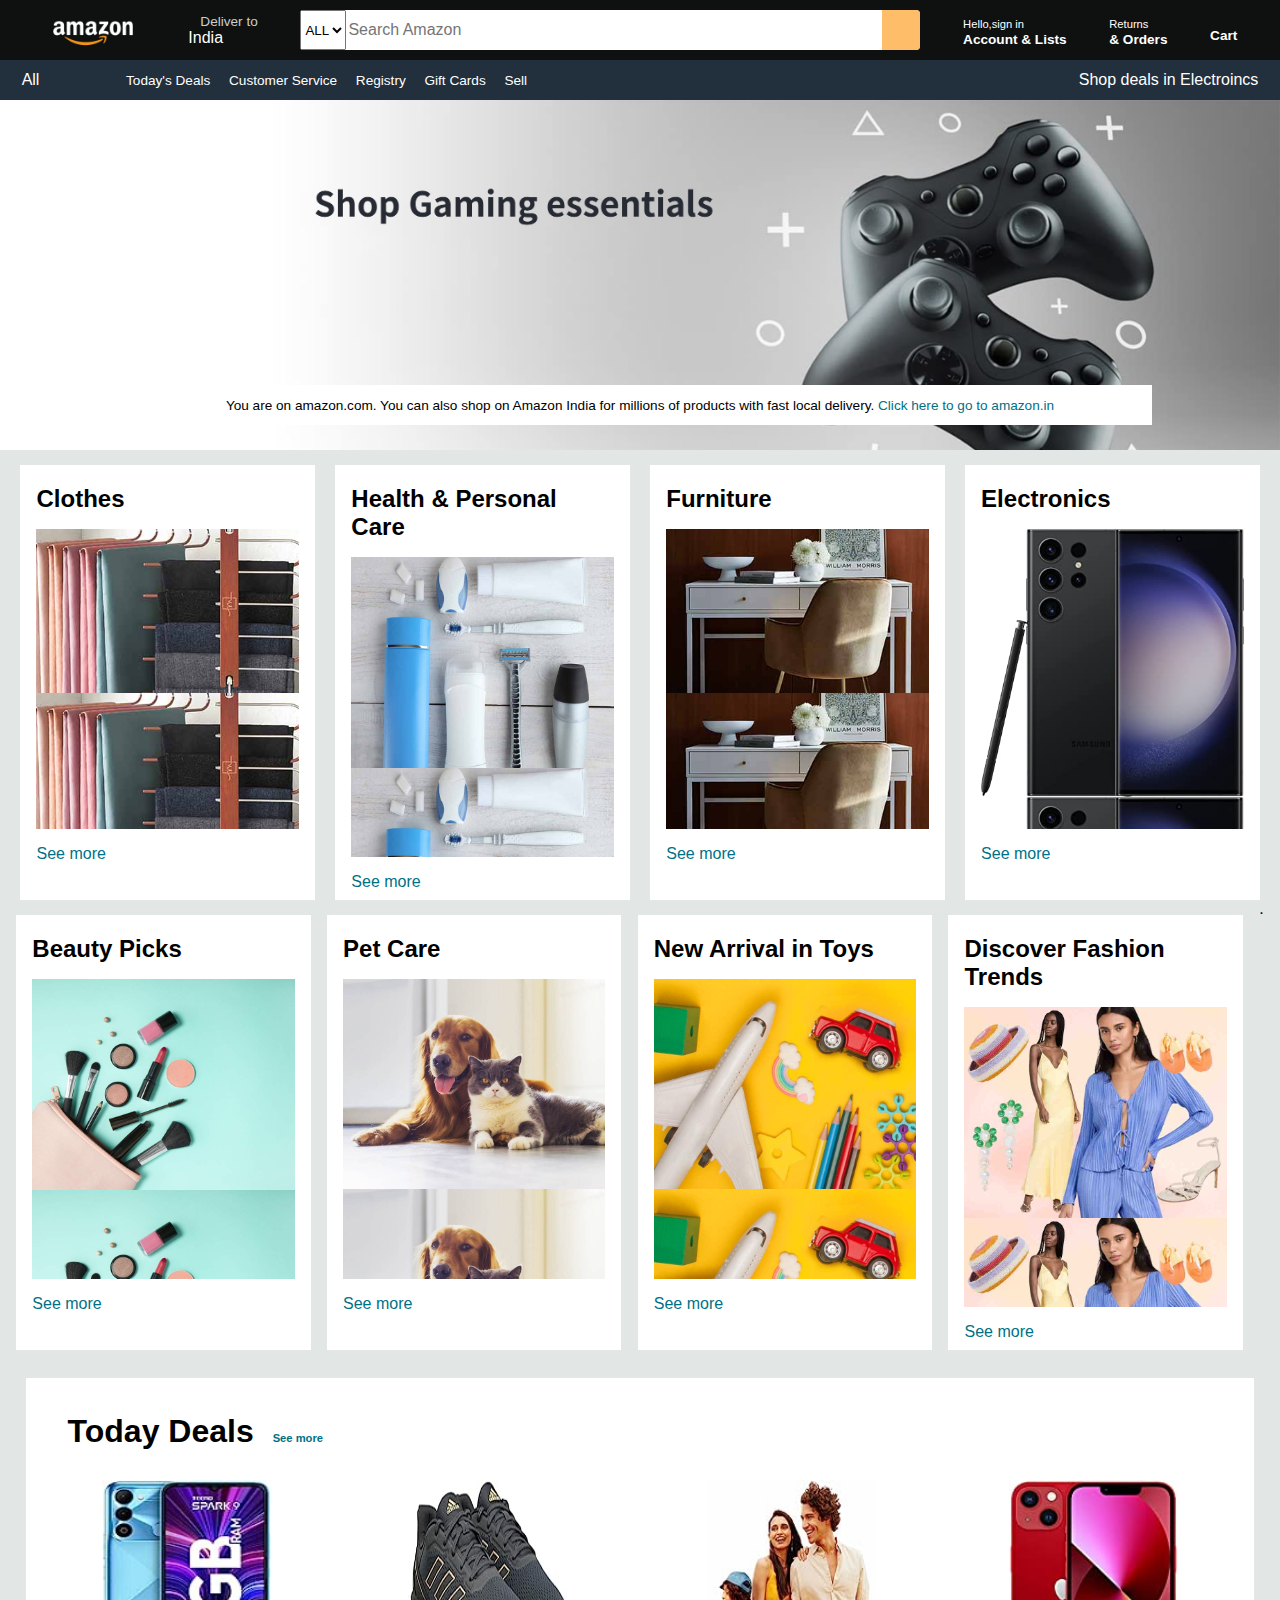
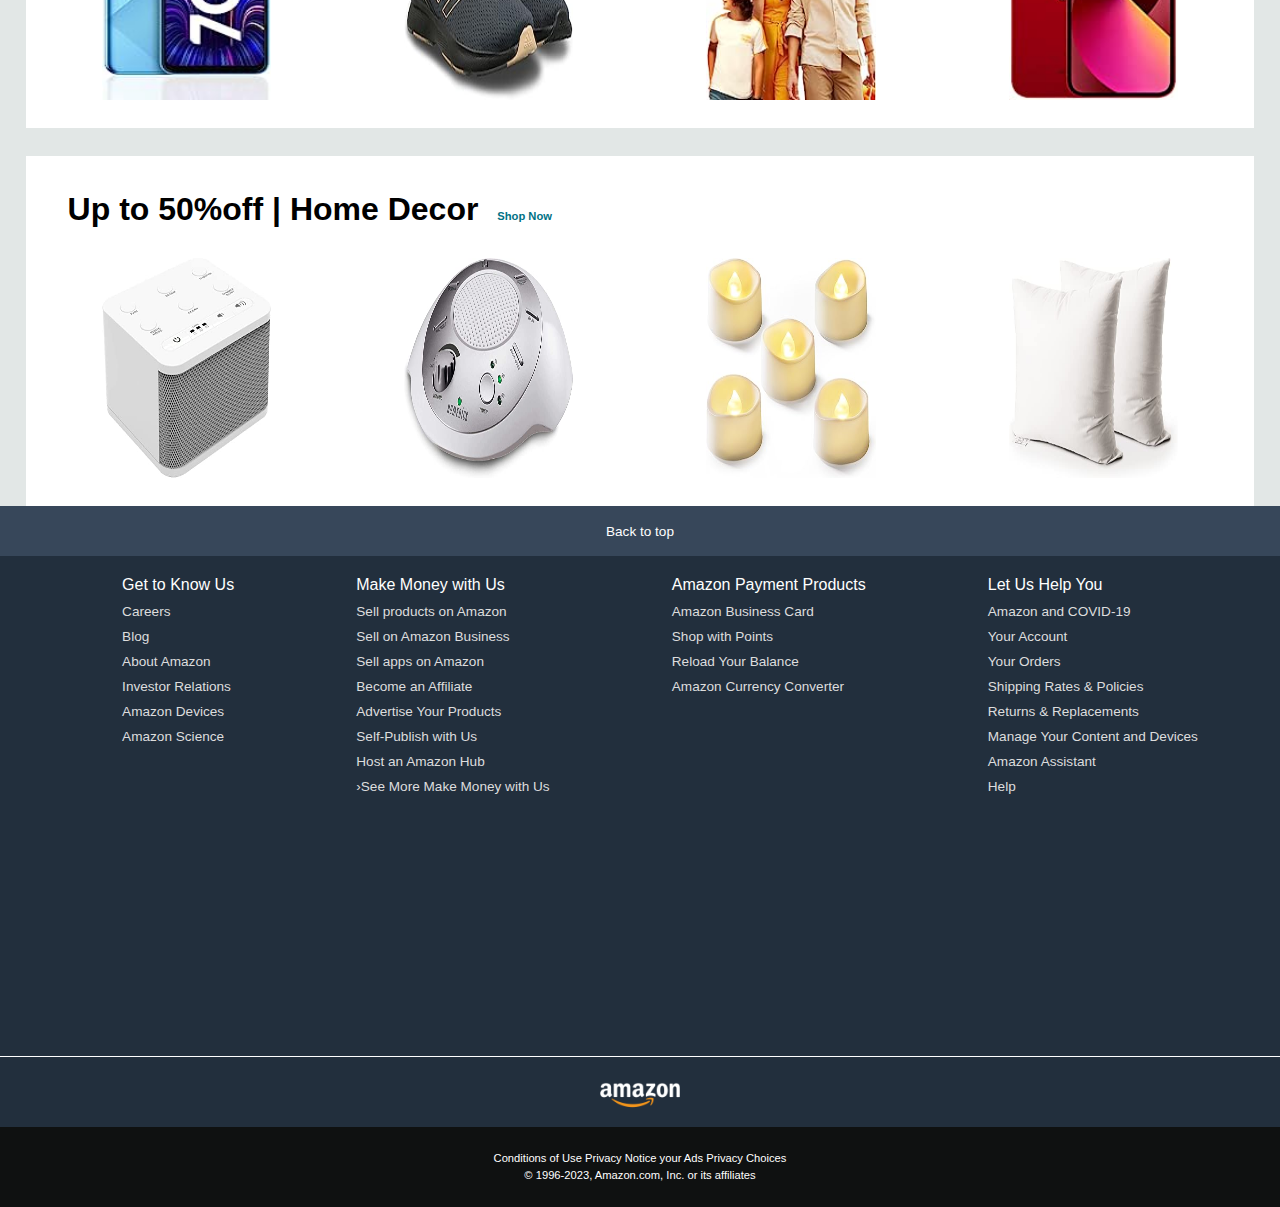
==== CLONE A WEBSITE/CAW.html @ 1ed58d52 "commit message" ====
<!DOCTYPE html>
<html lang="en">
<head>
    <meta charset="UTF-8">
    <meta name="viewport" content="width=device-width, initial-scale=1.0">
    <title>Amazon </title>
    <link rel="stylesheet" href="https://cdnjs.cloudflare.com/ajax/libs/font-awesome/6.4.0/css/all.min.css" integrity="sha512-iecdLmaskl7CVkqkXNQ/ZH/XLlvWZOJyj7Yy7tcenmpD1ypASozpmT/E0iPtmFIB46ZmdtAc9eNBvH0H/ZpiBw==" crossorigin="anonymous" referrerpolicy="no-referrer" />
    <link rel="stylesheet" href="CAW.css">
</head>
<body>
    <header>
        <div class="navbar">
            <div class="nav-logo border">
                <div class="logo"></div>        
            </div>

           <div class="nav-address border">
               <p class="add-first">Deliver to</p>
               <div class="add-icon">
                    <i class="fa-solid fa-location-dot"></i>    
                    <p class="add-second">India</p>
               </div>
           </div>

           <div class="nav-search">
                <select class="search-select">
                   <option>ALL</option>
                </select>
                <input placeholder="Search Amazon" class="search-input">
                <div class="search-icon">
                    <i class="fa-solid fa-magnifying-glass"></i>
                </div>
           </div>

           <div class="nav-signin border" >
                <p><span>Hello,sign in</span></p>
                <p class="nav-second">Account & Lists</p>
           </div>

           <div class="nav-return border">
               <p><span>Returns</span></p>
               <p class="nav-second">& Orders</p>
           </div>

           <div class="nav-cart border">
                <i class="fa-solid fa-cart-shopping"></i>
                Cart
           </div>
        </div>

        <div class="panel">
            <div class="panel-all">
                <i class="fa-solid fa-bars"></i>
                All
            </div>
            <div class="panel-ops">
                <p>Today's Deals</p>
                <p>Customer Service</p> 
                <p>Registry</p>
                <p>Gift Cards</p>
                <p>Sell </p>
            </div>
            <div class="panel-deals">
                Shop deals in Electroincs
            </div>
        </div>
    </header>

    <div class="hero-section">
        <div class="hero-msg">
            <p>You are on amazon.com. You can also shop on Amazon India for millions of products with fast local delivery.<a> Click here to go to amazon.in</a></p>
        </div>
    </div>

    <div class="shop-section">
        <div class="box">
            <div class="box-content">
                <h2>Clothes</h2>
                <div class="box-img" style="background-image: url('box1_image.jpg');"></div>
                <p>See more</p>
            </div>
        </div>
        <div class="box">
            <div class="box-content">
                <h2>Health & Personal Care</h2>
                <div class="box-img" style="background-image: url('box2_image.jpg');"></div>
                <p>See more</p>
            </div>
        </div>
        <div class="box">
            <div class="box-content">
                <h2>Furniture</h2>
                <div class="box-img" style="background-image: url('box3_image.jpg');"></div>
                <p>See more</p>
            </div>
        </div>
        <div class="box">
            <div class="box-content">
                <h2>Electronics</h2>
                <div class="box-img" style="background-image: url('box4_image.jpg');"></div>
                <p>See more</p>
            </div>
        </div>

        <div class="box">
            <div class="box-content">
                <h2>Beauty Picks</h2>
                <div class="box-img" style="background-image: url('box5_image.jpg');"></div>
                <p>See more</p>
            </div>
        </div>
        <div class="box">
            <div class="box-content">
                <h2>Pet Care</h2>
                <div class="box-img" style="background-image: url('box6_image.jpg');"></div>
                <p>See more</p>
            </div>
        </div>
        <div class="box">
            <div class="box-content">
                <h2>New Arrival in Toys</h2>
                <div class="box-img" style="background-image: url('box7_image.jpg');"></div>
                <p>See more</p>
            </div>
        </div>
        <div class="box">
            <div class="box-content">
                <h2>Discover Fashion Trends</h2>
                <div class="box-img" style="background-image: url('box8_image.jpg');"></div>
                <p>See more</p>
            </div>
        </div>
        .
    </div>

    
   <div class="container">
    <div class="deals">
        <div class="text">
            <h1>Today Deals  <a> See more</a></h1>
        </div>
        <div class="img">
            <img src="deal_image1.jpg" alt="">
            <img src="deal_image2.jpg" alt="">
            <img src="deal_image3.jpg" alt="">
            <img src="deal_image4.jpg" alt="">
        </div>
    </div>

    <div class="deals">
        <div class="text">
            <h1>Up to 50%off | Home Decor  <a> Shop Now</a></h1>
        </div>
        <div class="img">
            <img src="deal_image5.jpg" alt="">
            <img src="deal_image6.jpg" alt="">
            <img src="deal_image7.jpg" alt="">
            <img src="deal_image8.jpg" alt="">
        </div>
    </div>
   </div>

    <footer>
        <div class="foot-panel1">
            Back to top
        </div>

        <div class="foot-panel2">
            <ul>
                <p>Get to Know Us</p>
                <a>Careers</a>
                <a>Blog</a>
                <a>About Amazon</a>
                <a>Investor Relations</a>
                <a>Amazon Devices</a>
                <a>Amazon Science</a> 
            </ul>
            <ul>
                <p>Make Money with Us</p>
                <a>Sell products on Amazon</a>
                <a>Sell on Amazon Business</a>
                <a>Sell apps on Amazon</a>
                <a>Become an Affiliate</a>
                <a>Advertise Your Products</a>
                <a>Self-Publish with Us</a>
                <a>Host an Amazon Hub</a>
                <a>›See More Make Money with Us</a>
            </ul>

            <ul>
                <p>Amazon Payment Products</p>
                <a>Amazon Business Card</a>
                <a>Shop with Points</a>
                <a>Reload Your Balance</a>
                <a>Amazon Currency Converter</a>
            </ul>

            <ul>
                <p>Let Us Help You</p>
                <a>Amazon and COVID-19</a>
                <a>Your Account</a>
                <a>Your Orders</a>
                <a>Shipping Rates & Policies</a>
                <a>Returns & Replacements</a>
                <a>Manage Your Content and Devices</a>
                <a>Amazon Assistant</a>
                <a>Help</a>
            </ul>
        </div>

        <div class="foot-panel3">
            <div class="logo"></div> 
        </div>

        <div class="foot-panel4">
            <div class="pages">
                <a>Conditions of Use</a>
                <a>Privacy Notice</a>
                <a>your Ads Privacy Choices</a>
            </div>

            <div class="copyright">
                © 1996-2023, Amazon.com, Inc. or its affiliates
            </div>

        </div>
       
    </footer>
    
</body>
</html>
---- CLONE A WEBSITE/CAW.css ----
*{
    margin: 0;
    font-family: Arial;
    border: border-box;
    
 }

.navbar{
    height: 60px;
    background-color:#0f1111 ;
    color:white;
    display: flex;
    align-items: center;
    justify-content: space-evenly;
}

.nav-logo{
    height: 50px;
    width :100px;
}

.logo{
    background-image: url("amazon_logo.png");
    background-size: cover;
    height: 50px;
    width: 100%;
}
.border{
    border: 1.5 px solid transparent;
}
.border:hover{
    border: 1.5px solid white;
}

/**box 2**/
.add-first{
    color:#cccccc;
    font-size: 0.85rem;
    margin-left :15px; 
}
.add-second{
    font-size: 1rem;
    margin-left: 3px;
}
.add-icon{
    display: flex;
    align-items: center;
}

/**box 3**/
.nav-search{
    display: flex;
    justify-content: space-evenly;
    background-color:pink ;
    width: 620px;
    height: 40px;
    border-radius:4px ;

}

.select-search{
    background-color: #f3f3f3;
    width: 50px;
     text-align: center;
     border-top-left-radius: 4px;
     border-bottom-left-radius: 4px;
     border: none;
}

.search-input{
    width: 100%;
    font-size: 1rem;
    border: none;

}

.search-icon{
    width: 45px;
    display: flex;
    justify-content: center;
    align-items: center;
    font-size: 1.2;
    background-color: #febd68;
    border-top-right-radius: 4px;
    border-bottom-right-radius: 4px;
    color: #0f1111;
}

.nav-search:hover{
    border:2px solid orange ;
}
/**box 4**/
span{
    font-size: 0.7rem;
}

.nav-second{
    font-size: 0.85rem; 
    font-weight: 700;

}

/**box 6**/
.nav-cart i{
    font-size: 30px;
}

.nav-cart{
    font-size: 0.85rem;
    font-weight: 700;
}

/**panel**/
.panel{
    height: 40px;
    background-color: #222f3d;
    display: flex;
    color: white;
    align-items: center;
    justify-content:space-evenly ;
   
    
}


.panel-ops p{
    display: inline;
    margin-left: 15px ;
   
    
}
 
 
.panel-ops{
    width: 70%;
    font-size:  0.85rem; 
    border: 1.5px solid transparent;
    border-width: 50px; 
}

  
.panel-ops :hover{
    border:1px solid white ;
    padding: 4px;
} 

.panel-deals{
    font-size: 0.9;
}



/**hero-section**/
.hero-section{
    background-image: url("hero_image.jpg");
    background-size: cover;
    height: 350px;
    display: flex;
    justify-content: center;
    align-items:flex-end ;
}

.hero-msg {
    background-color: white;
    color: black;
    height: 40px;
    display: flex;
    align-items: center;
    justify-content: center;
    font-size: 0.85rem;
    width: 80%;
    margin-bottom: 25px;

   
}

.hero-msg a{
    color:#007185 ;

}

/**shop section**/
.shop-section{
    display: flex;
    flex-wrap: wrap;
    justify-content: space-evenly;
    background-color:#e2e7e6 ;
}
.box{
    /* border: 2px solid black; */
    height: 400px; 
    width: 23%;
    background-color: white;
    padding: 20px 0px 15px;
    margin-top: 15px;
}

.box-img{
    height: 300px; 
    background-size:contain;
    margin-top: 1rem;
    margin-bottom: 1rem;
}

.box-content{
    margin-left: 1rem;
    margin-right: 1rem ;

}
.box-content p{
    color:#007185 ;
}

.container{
    display: flex;
    flex-wrap: wrap;
    justify-content: center;
    
    background-color:#e2e7e6 ;
}

.deals{
    margin-top: 28px;
    background-color: white;
    width: 96%;
    height: 350px;
    
    
    
  
}

.deals h1{
    margin-left: 22px;
    margin-top: 15px;
    padding: 20px;

}

.deals h1 a{
    color:#007185 ;
    font-size: 0.7rem;
    padding: 10px;
    width: 70%;
}
.deals h1 a:hover{
    text-decoration: underline;
    color: rgb(200, 114, 38);
}
.deals .img{
    display: flex;
    justify-content: center;
    justify-content: space-around;
    padding: 10px;
    height: 220px;

}
.img img{
    width:14% ;
}

/**footer**/
.footer{
    margin-top:15px;
}

.foot-panel1 {
    background-color: #37475a;
    color: white;
    height: 50px;
    display: flex;
    justify-content: center;
    align-items: center;
    font-size: 0.85rem;

}
.foot-panel1:hover {
    background-color: #51647b
}
.foot-panel2{
    background-color: #222f3d;
    color: white;
    height: 500px;
    display: flex;
    justify-content: space-evenly;
}

ul{
    margin-top: 20px;
}


ul a{
    display: block;
    font-size: 0.85rem;
    margin-top: 10px;
    color: #dddddd;
}
ul a:hover{
    text-decoration: underline;

}


.foot-panel3{
    background-color:#222f3d ;
    color: white;
    border-top: 0.5px solid white;
    height: 70px;
    display: flex;
    justify-content: center;
    align-items:center;
}

.logo {
    background-image: url("amazon_logo.png");
    background-size: cover;
    height: 50px;
    width: 100px;
}

.foot-panel4{
    background-color:#0f1111 ;
    color: white;
    height: 80px;
    font-size: 0.7rem;
    text-align: center;
   
}

.pages{
    padding-top: 25px;
}

.copyright{
    padding-top: 5px;
}
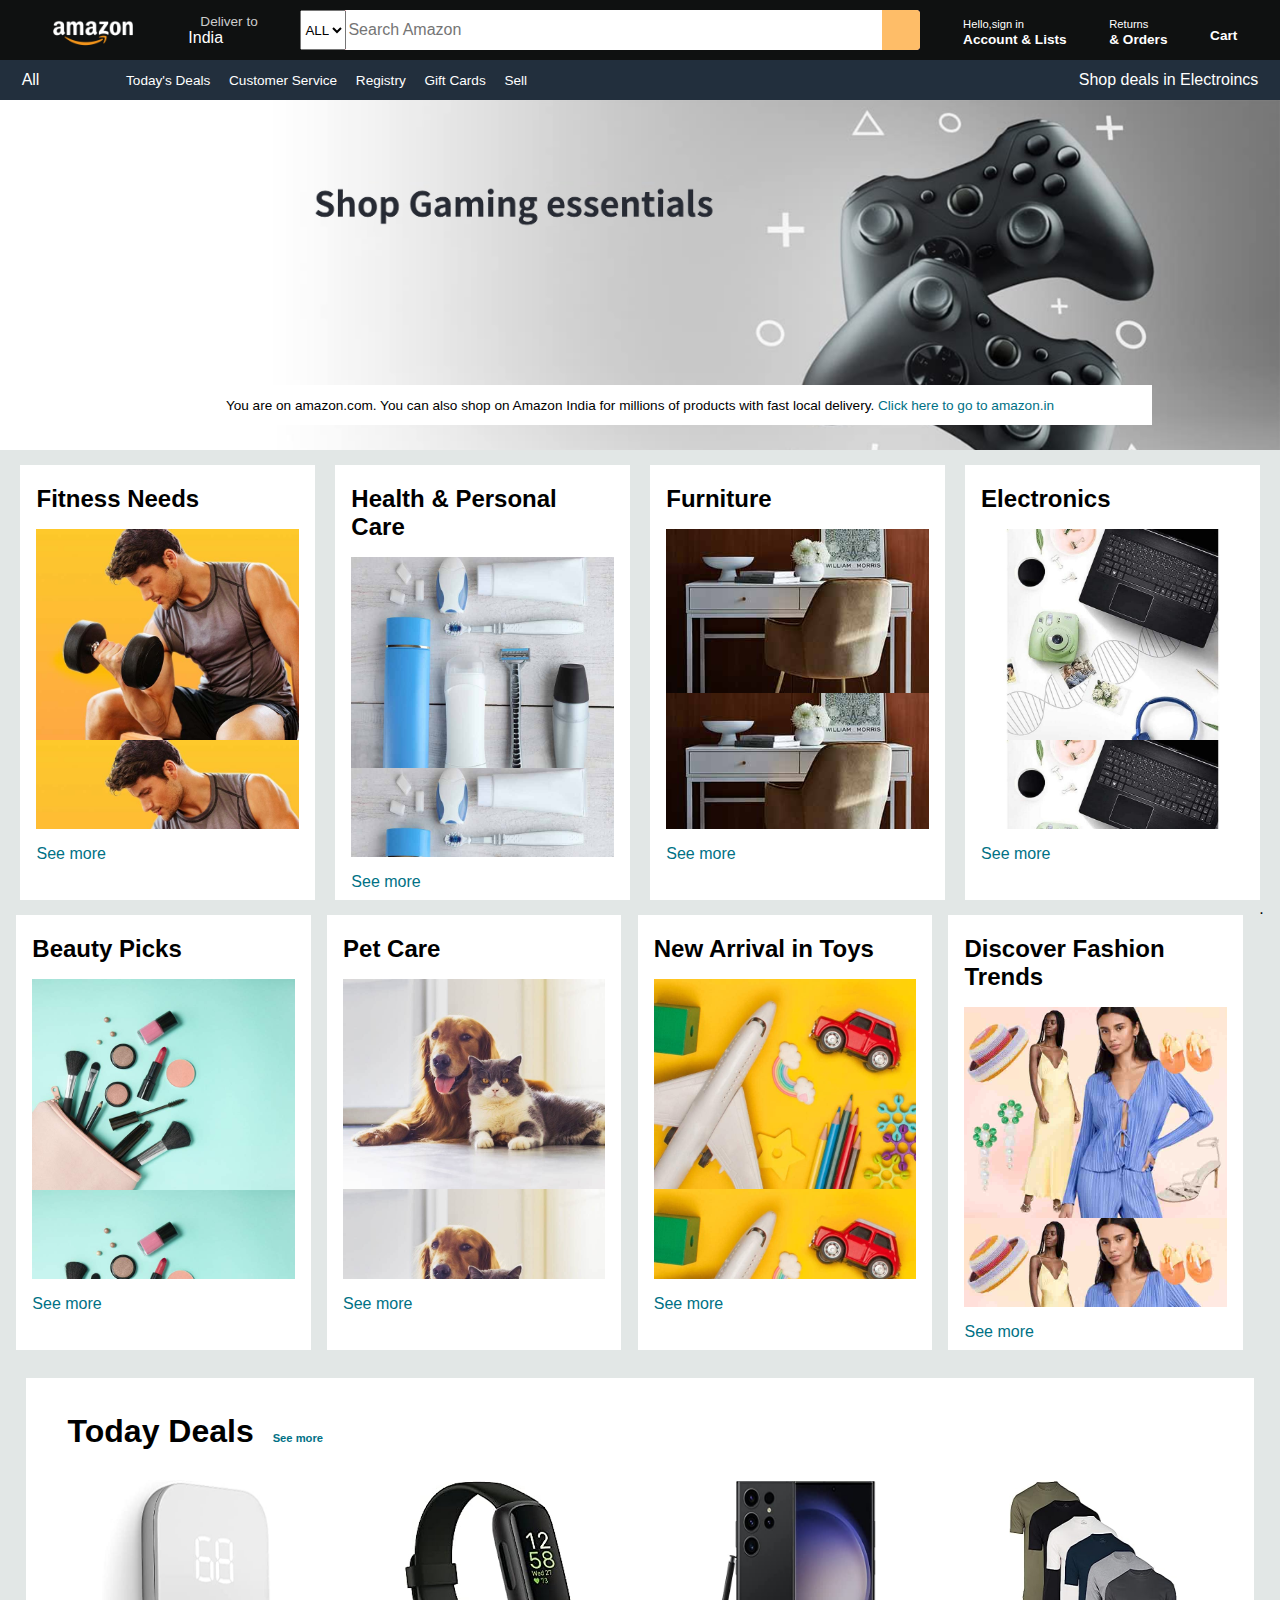
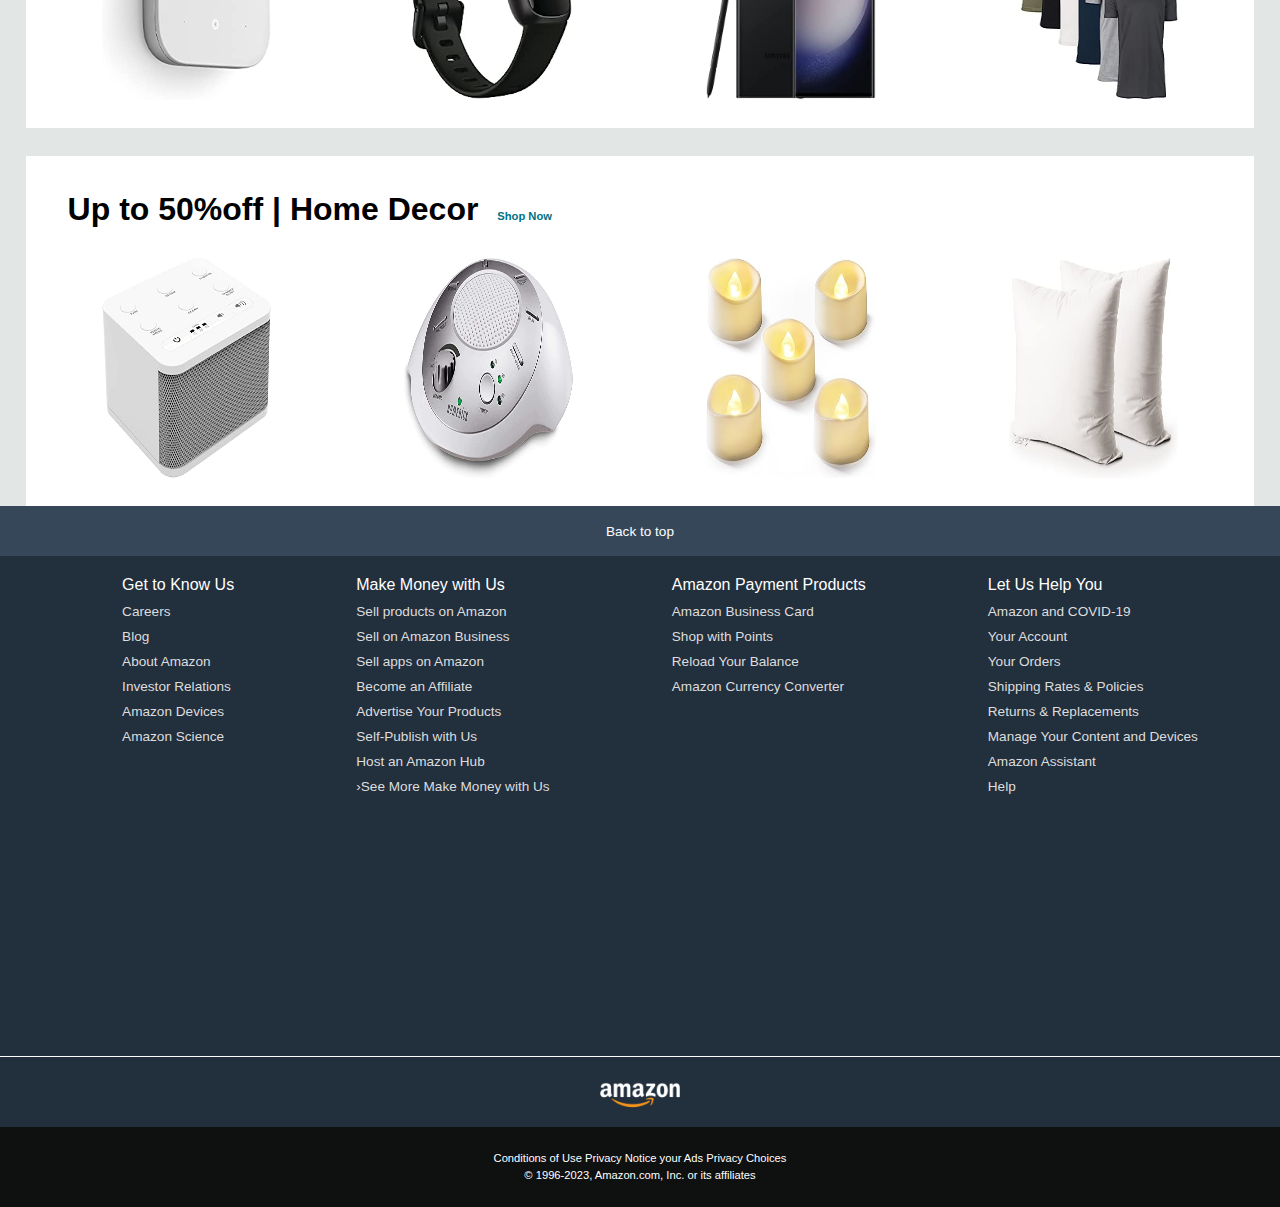
==== commit 1d5b4626: "commit message" ====
--- a/CLONE A WEBSITE/CAW.html
+++ b/CLONE A WEBSITE/CAW.html
@@ -75,7 +75,7 @@
     <div class="shop-section">
         <div class="box">
             <div class="box-content">
-                <h2>Clothes</h2>
+                <h2>Fitness Needs</h2>
                 <div class="box-img" style="background-image: url('box1_image.jpg');"></div>
                 <p>See more</p>
             </div>
--- a/CLONE A WEBSITE/CAW.css
+++ b/CLONE A WEBSITE/CAW.css
@@ -32,7 +32,7 @@
     border: 1.5px solid white;
 }
 
-/**box 2**/
+
 .add-first{
     color:#cccccc;
     font-size: 0.85rem;
@@ -47,7 +47,6 @@
     align-items: center;
 }
 
-/**box 3**/
 .nav-search{
     display: flex;
     justify-content: space-evenly;
@@ -89,7 +88,7 @@
 .nav-search:hover{
     border:2px solid orange ;
 }
-/**box 4**/
+
 span{
     font-size: 0.7rem;
 }
@@ -100,7 +99,7 @@
 
 }
 
-/**box 6**/
+
 .nav-cart i{
     font-size: 30px;
 }
@@ -110,7 +109,7 @@
     font-weight: 700;
 }
 
-/**panel**/
+
 .panel{
     height: 40px;
     background-color: #222f3d;
@@ -150,7 +149,7 @@
 
 
 
-/**hero-section**/
+
 .hero-section{
     background-image: url("hero_image.jpg");
     background-size: cover;
@@ -179,7 +178,7 @@
 
 }
 
-/**shop section**/
+
 .shop-section{
     display: flex;
     flex-wrap: wrap;
@@ -187,7 +186,7 @@
     background-color:#e2e7e6 ;
 }
 .box{
-    /* border: 2px solid black; */
+   
     height: 400px; 
     width: 23%;
     background-color: white;
@@ -259,7 +258,7 @@
     width:14% ;
 }
 
-/**footer**/
+
 .footer{
     margin-top:15px;
 }
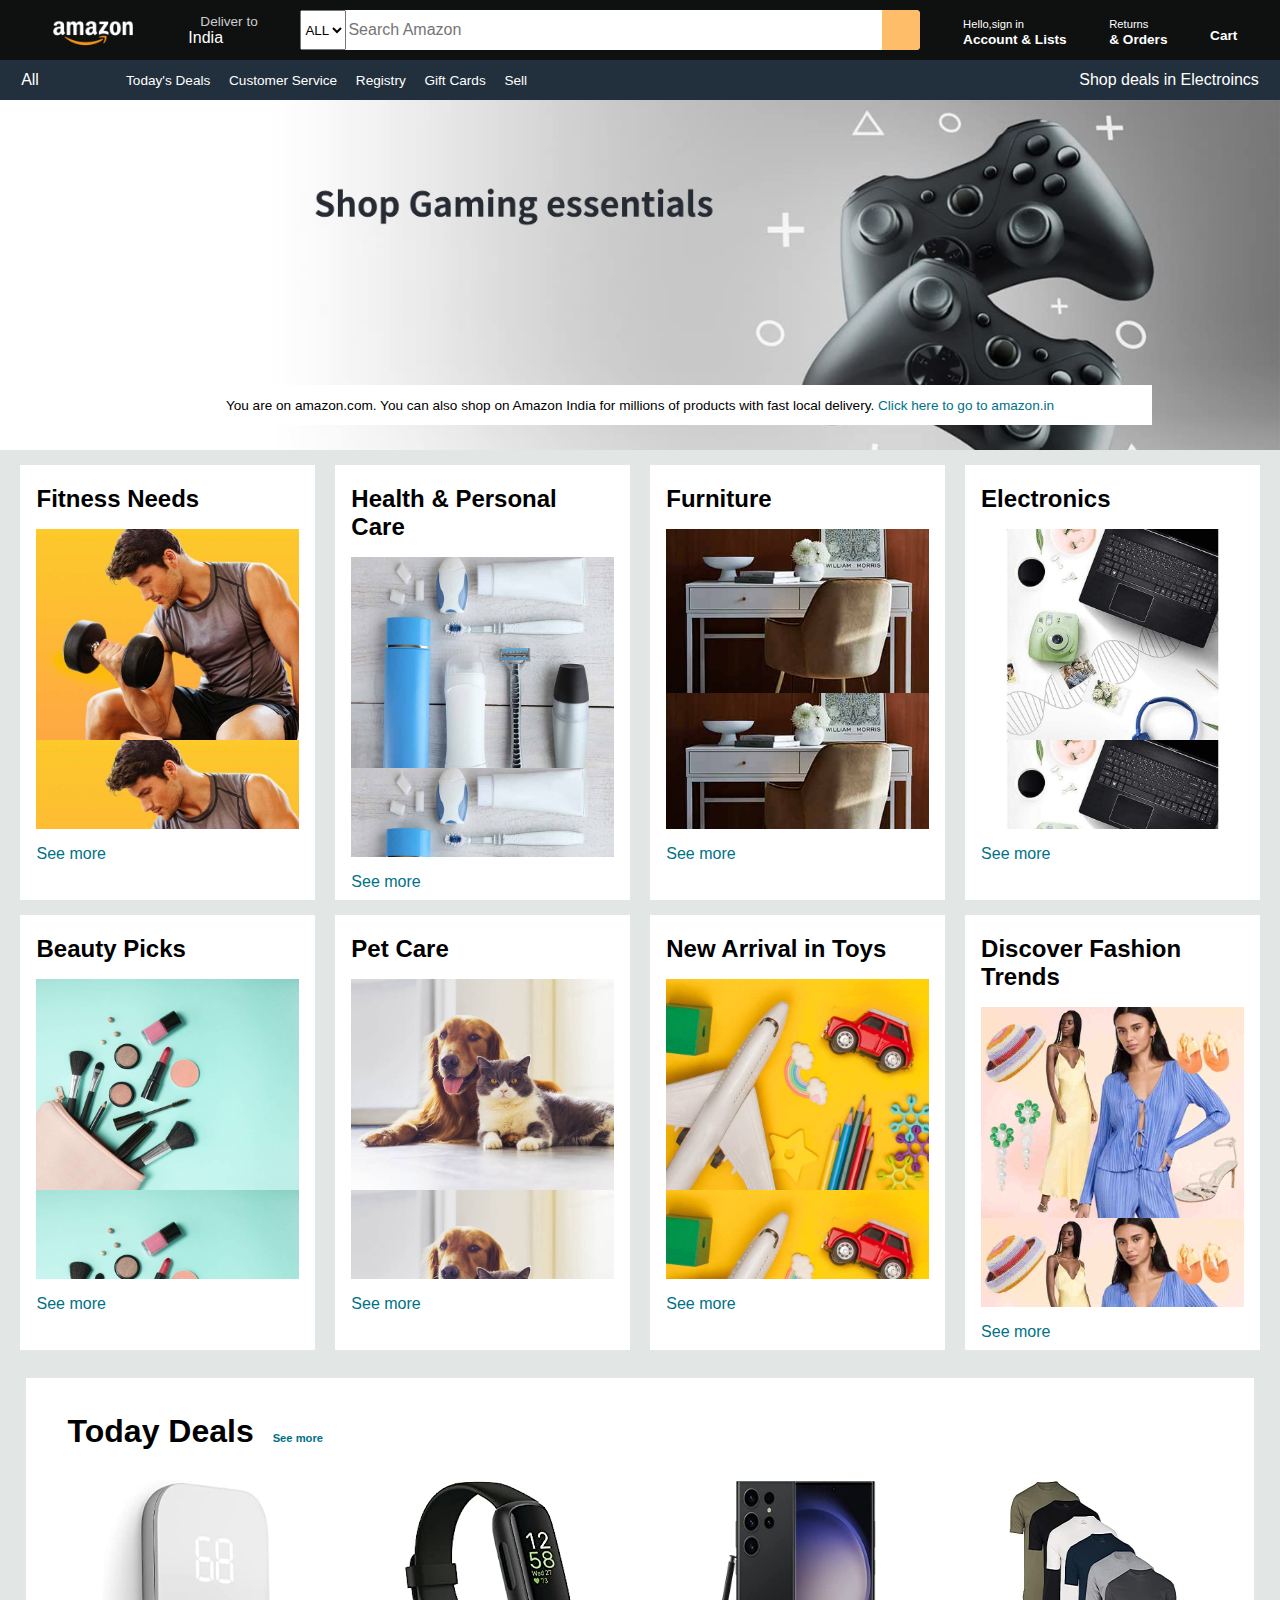
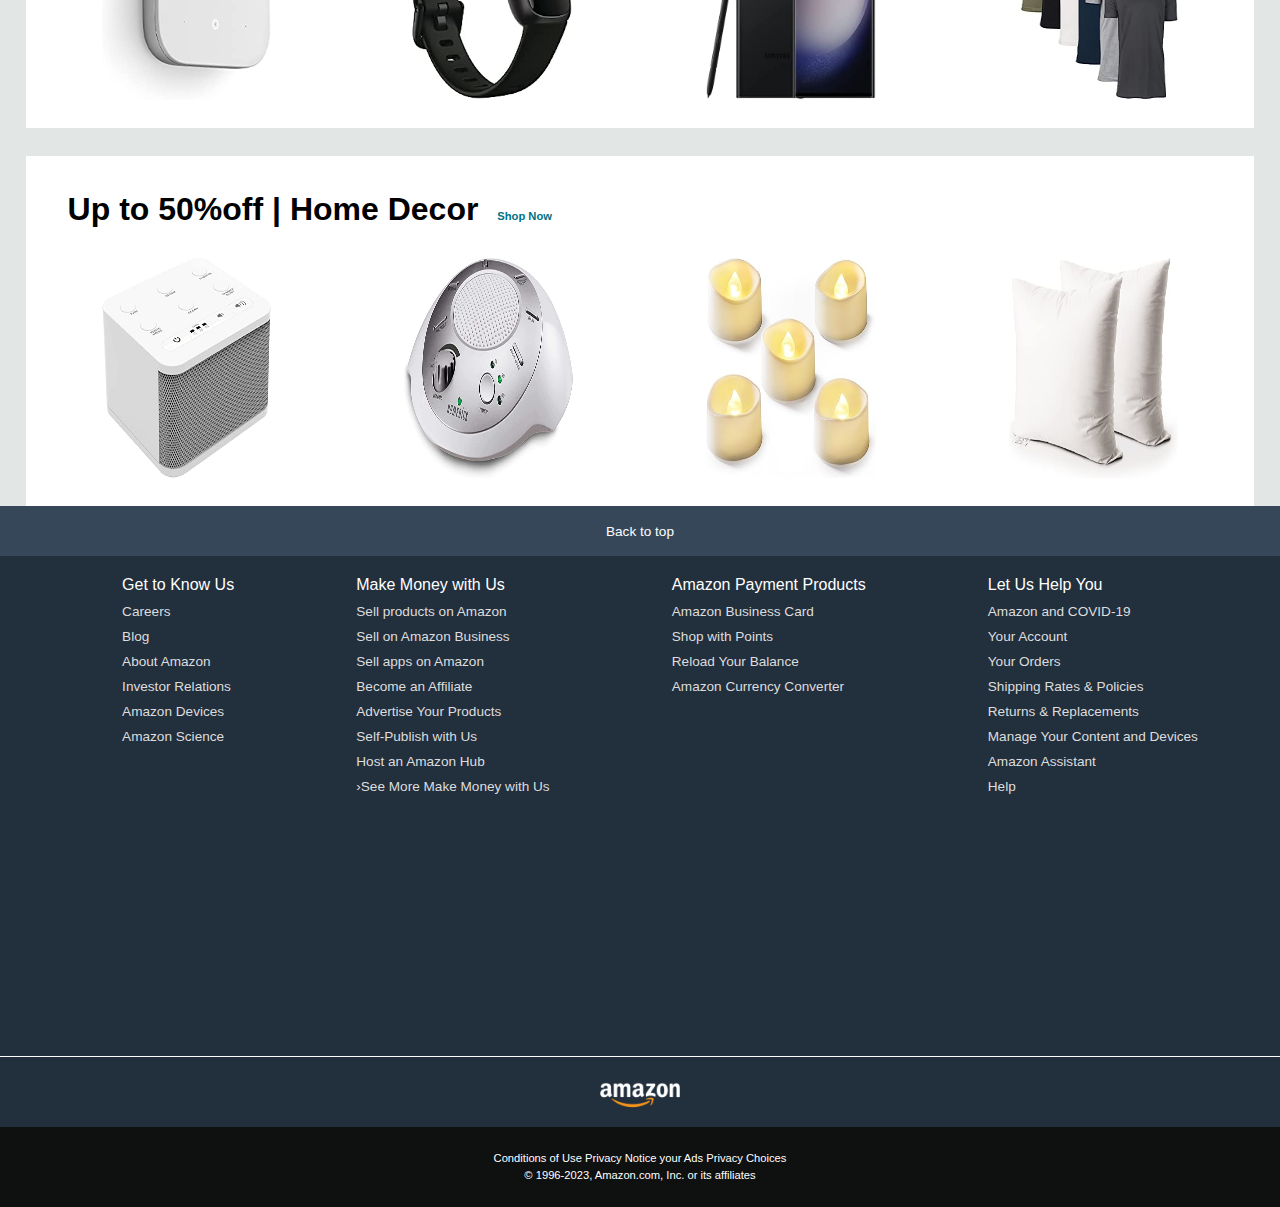
==== commit 55e92d64: "commit message" ====
--- a/CLONE A WEBSITE/CAW.html
+++ b/CLONE A WEBSITE/CAW.html
@@ -3,17 +3,20 @@
 <head>
     <meta charset="UTF-8">
     <meta name="viewport" content="width=device-width, initial-scale=1.0">
+    <!-- Title of the webpage -->
     <title>Amazon </title>
     <link rel="stylesheet" href="https://cdnjs.cloudflare.com/ajax/libs/font-awesome/6.4.0/css/all.min.css" integrity="sha512-iecdLmaskl7CVkqkXNQ/ZH/XLlvWZOJyj7Yy7tcenmpD1ypASozpmT/E0iPtmFIB46ZmdtAc9eNBvH0H/ZpiBw==" crossorigin="anonymous" referrerpolicy="no-referrer" />
     <link rel="stylesheet" href="CAW.css">
 </head>
 <body>
     <header>
+        <!-- Navigation bar-->
         <div class="navbar">
             <div class="nav-logo border">
+                <!-- logo -->
                 <div class="logo"></div>        
             </div>
-
+           <!-- Delivery address -->
            <div class="nav-address border">
                <p class="add-first">Deliver to</p>
                <div class="add-icon">
@@ -21,7 +24,7 @@
                     <p class="add-second">India</p>
                </div>
            </div>
-
+           <!-- Search bar -->
            <div class="nav-search">
                 <select class="search-select">
                    <option>ALL</option>
@@ -31,28 +34,32 @@
                     <i class="fa-solid fa-magnifying-glass"></i>
                 </div>
            </div>
-
+           <!-- Sign in section -->
            <div class="nav-signin border" >
                 <p><span>Hello,sign in</span></p>
                 <p class="nav-second">Account & Lists</p>
            </div>
-
+           <!-- Return & Orders section -->
            <div class="nav-return border">
                <p><span>Returns</span></p>
                <p class="nav-second">& Orders</p>
            </div>
-
+           
+           <!-- Shopping cart icon -->
            <div class="nav-cart border">
                 <i class="fa-solid fa-cart-shopping"></i>
                 Cart
            </div>
         </div>
-
+        <!-- Panel for additional navigation options -->
         <div class="panel">
+            <!-- All category option -->
             <div class="panel-all">
                 <i class="fa-solid fa-bars"></i>
                 All
             </div>
+
+            <!-- Other navigation options -->
             <div class="panel-ops">
                 <p>Today's Deals</p>
                 <p>Customer Service</p> 
@@ -66,13 +73,17 @@
         </div>
     </header>
 
+    <!-- Hero section -->
     <div class="hero-section">
+         <!-- Hero message -->
         <div class="hero-msg">
             <p>You are on amazon.com. You can also shop on Amazon India for millions of products with fast local delivery.<a> Click here to go to amazon.in</a></p>
         </div>
     </div>
-
+    
+     <!-- Shop section with product boxes -->
     <div class="shop-section">
+        <!-- Product Box 1 -->
         <div class="box">
             <div class="box-content">
                 <h2>Fitness Needs</h2>
@@ -80,12 +91,15 @@
                 <p>See more</p>
             </div>
         </div>
+
+        <!-- Other product boxes... -->
         <div class="box">
             <div class="box-content">
                 <h2>Health & Personal Care</h2>
                 <div class="box-img" style="background-image: url('box2_image.jpg');"></div>
                 <p>See more</p>
             </div>
+
         </div>
         <div class="box">
             <div class="box-content">
@@ -94,6 +108,7 @@
                 <p>See more</p>
             </div>
         </div>
+
         <div class="box">
             <div class="box-content">
                 <h2>Electronics</h2>
@@ -109,6 +124,7 @@
                 <p>See more</p>
             </div>
         </div>
+
         <div class="box">
             <div class="box-content">
                 <h2>Pet Care</h2>
@@ -116,6 +132,7 @@
                 <p>See more</p>
             </div>
         </div>
+
         <div class="box">
             <div class="box-content">
                 <h2>New Arrival in Toys</h2>
@@ -123,6 +140,7 @@
                 <p>See more</p>
             </div>
         </div>
+
         <div class="box">
             <div class="box-content">
                 <h2>Discover Fashion Trends</h2>
@@ -130,11 +148,13 @@
                 <p>See more</p>
             </div>
         </div>
-        .
-    </div>
-
-    
+        
+    </div>
+
+   <!-- Container for more deals -->
    <div class="container">
+
+    <!-- Deal 1 -->
     <div class="deals">
         <div class="text">
             <h1>Today Deals  <a> See more</a></h1>
@@ -146,7 +166,7 @@
             <img src="deal_image4.jpg" alt="">
         </div>
     </div>
-
+    <!-- Deal 2 -->
     <div class="deals">
         <div class="text">
             <h1>Up to 50%off | Home Decor  <a> Shop Now</a></h1>
@@ -160,12 +180,15 @@
     </div>
    </div>
 
+    <!-- Footer section -->
     <footer>
+        <!-- footer panels-->
         <div class="foot-panel1">
             Back to top
         </div>
 
         <div class="foot-panel2">
+            <!-- Links for "Get to Know Us" section -->
             <ul>
                 <p>Get to Know Us</p>
                 <a>Careers</a>
@@ -175,6 +198,7 @@
                 <a>Amazon Devices</a>
                 <a>Amazon Science</a> 
             </ul>
+            <!-- Other links... -->
             <ul>
                 <p>Make Money with Us</p>
                 <a>Sell products on Amazon</a>
@@ -207,18 +231,21 @@
                 <a>Help</a>
             </ul>
         </div>
-
+        
+        <!-- Logo in the footer -->
         <div class="foot-panel3">
             <div class="logo"></div> 
         </div>
 
         <div class="foot-panel4">
+             <!-- Links for "Conditions of Use" and "Privacy Notice" -->
             <div class="pages">
                 <a>Conditions of Use</a>
                 <a>Privacy Notice</a>
                 <a>your Ads Privacy Choices</a>
             </div>
-
+            
+            <!-- Copyright information -->
             <div class="copyright">
                 © 1996-2023, Amazon.com, Inc. or its affiliates
             </div>
--- a/CLONE A WEBSITE/CAW.css
+++ b/CLONE A WEBSITE/CAW.css
@@ -1,3 +1,4 @@
+ /* Global styles for all elements */
  *{
     margin: 0;
     font-family: Arial;
@@ -5,6 +6,7 @@
     
  }
 
+ /* Navigation bar styles */
 .navbar{
     height: 60px;
     background-color:#0f1111 ;
@@ -14,6 +16,7 @@
     justify-content: space-evenly;
 }
 
+/* Logo in the navigation bar */
 .nav-logo{
     height: 50px;
     width :100px;
@@ -25,14 +28,18 @@
     height: 50px;
     width: 100%;
 }
+
+/* Common styles for bordered elements */
 .border{
     border: 1.5 px solid transparent;
 }
+
+/* Hover effect for bordered elements */
 .border:hover{
     border: 1.5px solid white;
 }
 
-
+/* Styles for "Deliver to" address section */
 .add-first{
     color:#cccccc;
     font-size: 0.85rem;
@@ -47,6 +54,7 @@
     align-items: center;
 }
 
+/* Styles for search bar */
 .nav-search{
     display: flex;
     justify-content: space-evenly;
@@ -85,10 +93,12 @@
     color: #0f1111;
 }
 
+/* Hover effect for search bar */
 .nav-search:hover{
     border:2px solid orange ;
 }
 
+/* Styles for various sections in the navigation bar */
 span{
     font-size: 0.7rem;
 }
@@ -109,7 +119,7 @@
     font-weight: 700;
 }
 
-
+/* Styles for the panel containing navigation options */
 .panel{
     height: 40px;
     background-color: #222f3d;
@@ -129,15 +139,15 @@
     
 }
  
- 
+ /* Styles for navigation options in the panel */
 .panel-ops{
     width: 70%;
     font-size:  0.85rem; 
     border: 1.5px solid transparent;
-    border-width: 50px; 
-}
-
-  
+    padding: 50px; 
+}
+
+/* Hover effect for navigation options in the panel */
 .panel-ops :hover{
     border:1px solid white ;
     padding: 4px;
@@ -148,8 +158,7 @@
 }
 
 
-
-
+/* Styles for the hero section */
 .hero-section{
     background-image: url("hero_image.jpg");
     background-size: cover;
@@ -178,7 +187,7 @@
 
 }
 
-
+/* Styles for the shop section with product boxes */
 .shop-section{
     display: flex;
     flex-wrap: wrap;
@@ -210,6 +219,7 @@
     color:#007185 ;
 }
 
+/* Container for more deals */
 .container{
     display: flex;
     flex-wrap: wrap;
@@ -223,9 +233,6 @@
     background-color: white;
     width: 96%;
     height: 350px;
-    
-    
-    
   
 }
 
@@ -258,7 +265,7 @@
     width:14% ;
 }
 
-
+/* Styles for the footer section */
 .footer{
     margin-top:15px;
 }
